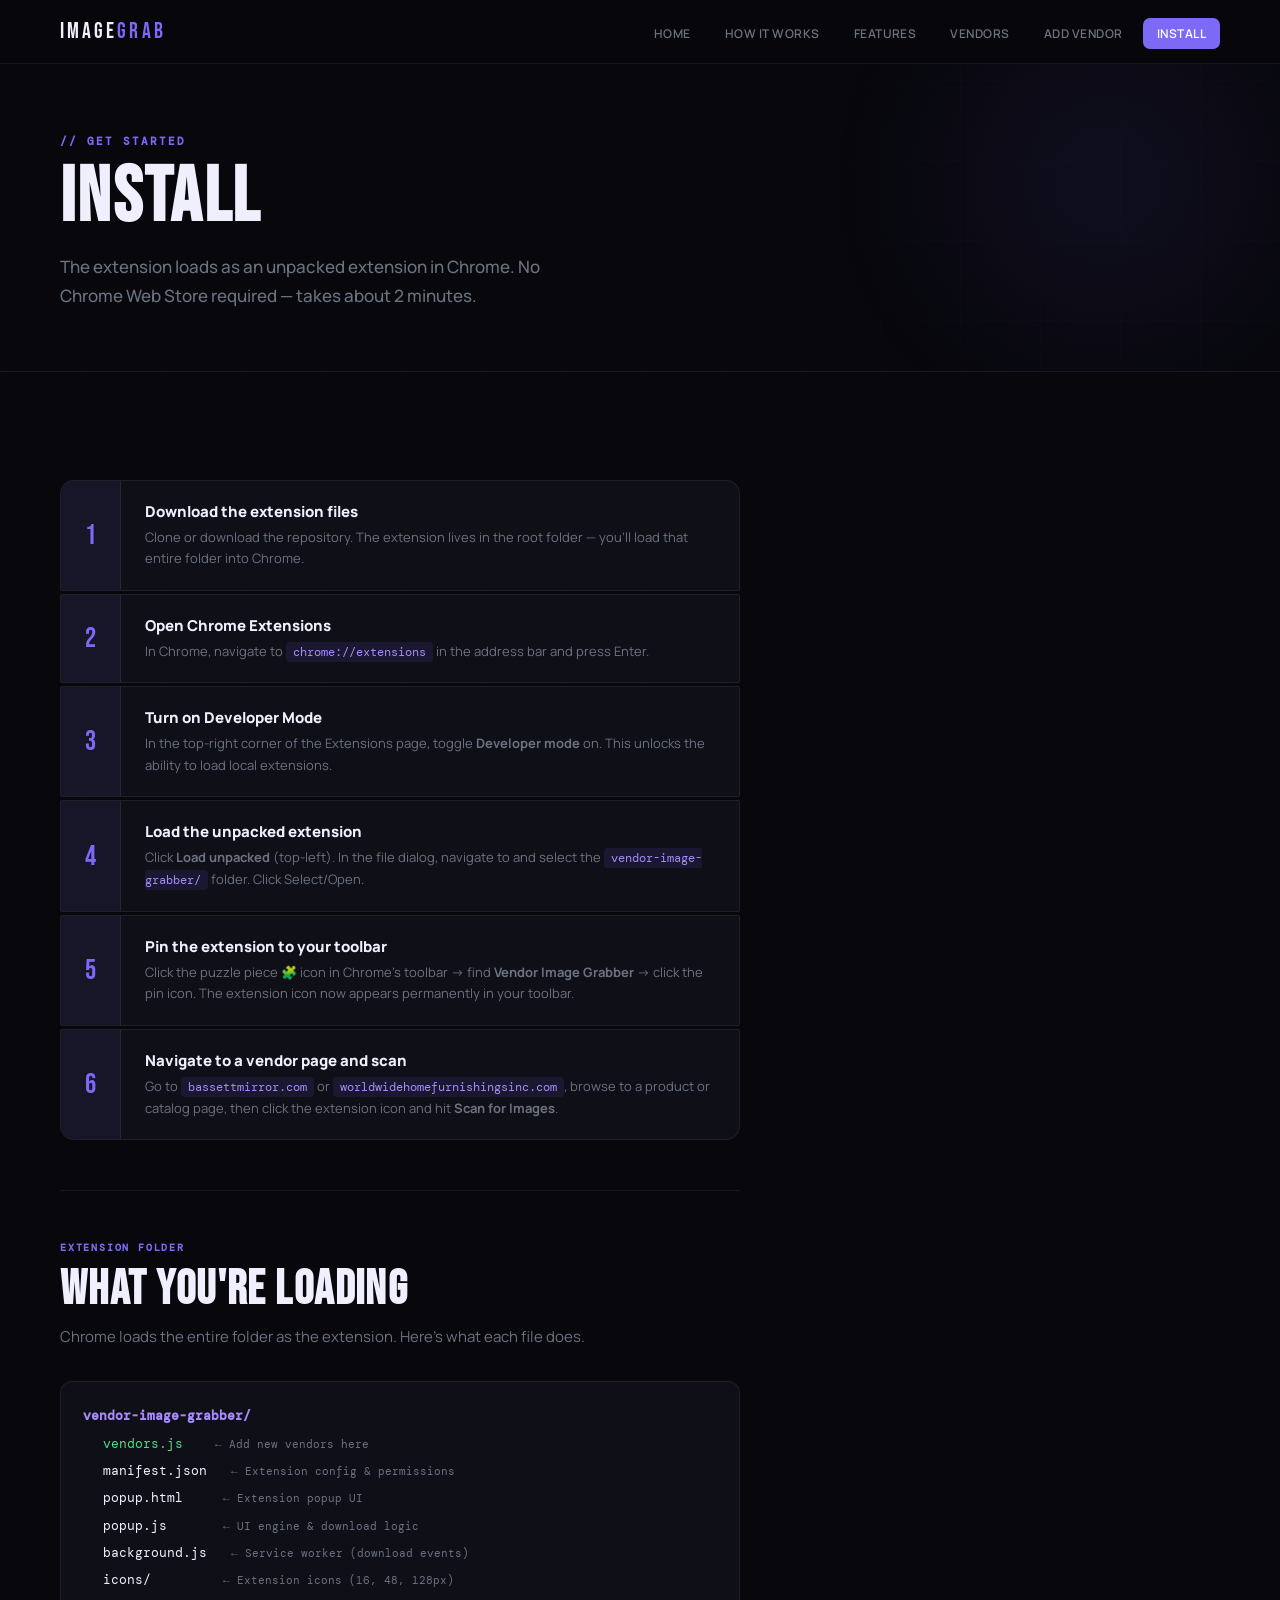
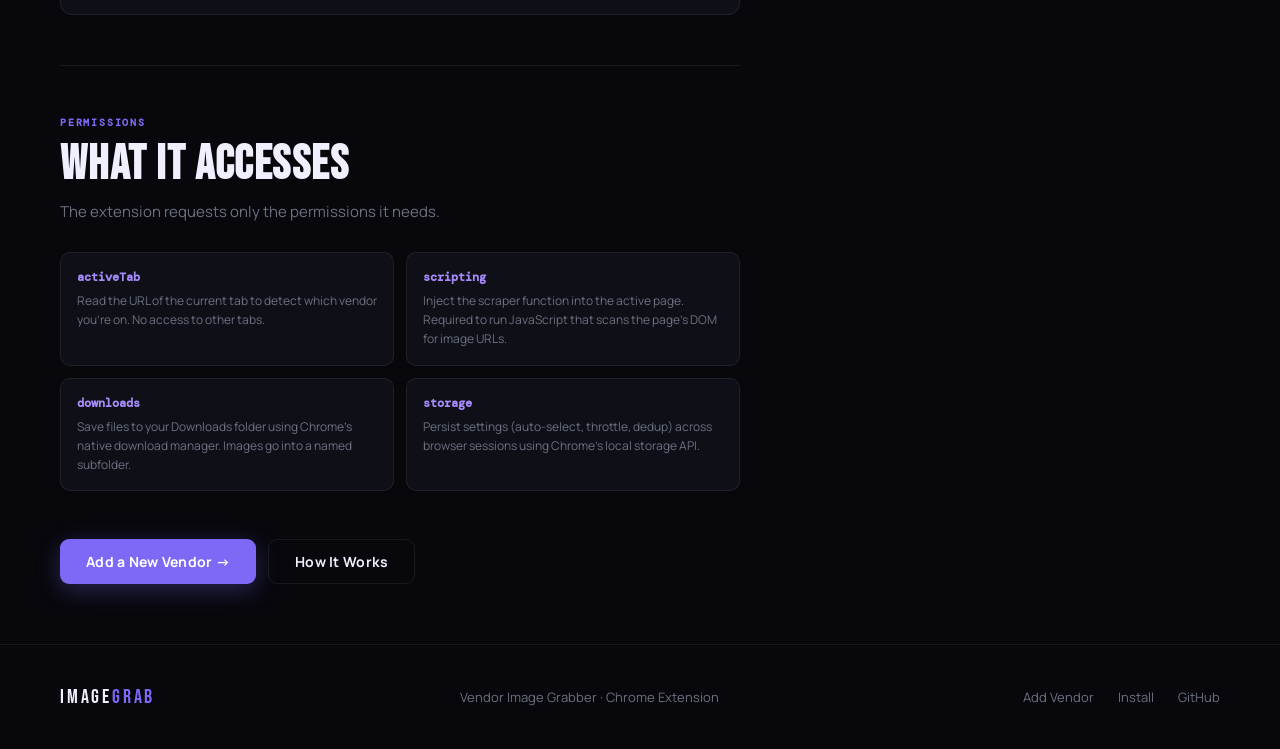
==== docs/install.html @ dd3b445e "Add files via upload" ====
<!DOCTYPE html>
<html lang="en">
<head>
  <meta charset="UTF-8">
  <meta name="viewport" content="width=device-width, initial-scale=1.0">
  <title>Install — Vendor Image Grabber</title>
  <link rel="stylesheet" href="shared.css">
  <style>
    .install-steps {
      margin-top: 48px;
      display: flex;
      flex-direction: column;
      gap: 3px;
    }

    .is {
      display: grid;
      grid-template-columns: 60px 1fr;
      align-items: center;
      gap: 0;
      background: var(--surface);
      border: 1px solid var(--border);
      border-radius: 2px;
      overflow: hidden;
      transition: border-color 0.2s;
    }

    .is:first-child { border-radius: 14px 14px 2px 2px; }
    .is:last-child  { border-radius: 2px 2px 14px 14px; }
    .is:hover { border-color: rgba(124,106,247,0.3); }

    .is-num {
      height: 100%;
      background: rgba(124,106,247,0.07);
      border-right: 1px solid var(--border);
      display: flex; align-items: center; justify-content: center;
      font-family: 'Bebas Neue', sans-serif;
      font-size: 28px;
      color: var(--accent);
      padding: 22px 0;
    }

    .is-body { padding: 20px 24px; }
    .is-body h4 { font-size: 15px; font-weight: 800; margin-bottom: 5px; }
    .is-body p { font-size: 13px; color: var(--muted); line-height: 1.65; }
    .is-body code {
      font-family: 'DM Mono', monospace;
      font-size: 12px;
      background: rgba(124,106,247,0.1);
      color: var(--accent-2);
      padding: 2px 7px;
      border-radius: 4px;
    }

    /* File structure */
    .file-tree {
      background: var(--surface);
      border: 1px solid var(--border);
      border-radius: 12px;
      padding: 20px 22px;
      font-family: 'DM Mono', monospace;
      font-size: 13px;
      line-height: 2.1;
      margin-top: 32px;
    }

    .ft-dir { color: var(--accent-2); font-weight: 600; }
    .ft-file { color: var(--text); padding-left: 20px; }
    .ft-comment { color: var(--muted); font-size: 11px; }
    .ft-important { color: var(--green); }

    /* Permissions list */
    .perms-grid {
      display: grid;
      grid-template-columns: 1fr 1fr;
      gap: 12px;
      margin-top: 28px;
    }

    .perm-card {
      background: var(--surface);
      border: 1px solid var(--border);
      border-radius: 10px;
      padding: 16px;
    }

    .perm-card .p-name {
      font-family: 'DM Mono', monospace;
      font-size: 12px; color: var(--accent-2);
      font-weight: 600; margin-bottom: 6px;
    }

    .perm-card p { font-size: 12px; color: var(--muted); line-height: 1.6; }
  </style>
</head>
<body>
<script>window.ACTIVE_PAGE="install.html";</script>

<div class="page">
  <div class="page-hero">
    <p class="page-tag">// get started</p>
    <h1 class="page-title">INSTALL</h1>
    <p class="page-desc">The extension loads as an unpacked extension in Chrome. No Chrome Web Store required — takes about 2 minutes.</p>
  </div>

  <div class="content content-narrow">

    <div class="install-steps">

      <div class="is">
        <div class="is-num">1</div>
        <div class="is-body">
          <h4>Download the extension files</h4>
          <p>Clone or download the repository. The extension lives in the root folder — you'll load that entire folder into Chrome.</p>
        </div>
      </div>

      <div class="is">
        <div class="is-num">2</div>
        <div class="is-body">
          <h4>Open Chrome Extensions</h4>
          <p>In Chrome, navigate to <code>chrome://extensions</code> in the address bar and press Enter.</p>
        </div>
      </div>

      <div class="is">
        <div class="is-num">3</div>
        <div class="is-body">
          <h4>Turn on Developer Mode</h4>
          <p>In the top-right corner of the Extensions page, toggle <strong>Developer mode</strong> on. This unlocks the ability to load local extensions.</p>
        </div>
      </div>

      <div class="is">
        <div class="is-num">4</div>
        <div class="is-body">
          <h4>Load the unpacked extension</h4>
          <p>Click <strong>Load unpacked</strong> (top-left). In the file dialog, navigate to and select the <code>vendor-image-grabber/</code> folder. Click Select/Open.</p>
        </div>
      </div>

      <div class="is">
        <div class="is-num">5</div>
        <div class="is-body">
          <h4>Pin the extension to your toolbar</h4>
          <p>Click the puzzle piece 🧩 icon in Chrome's toolbar → find <strong>Vendor Image Grabber</strong> → click the pin icon. The extension icon now appears permanently in your toolbar.</p>
        </div>
      </div>

      <div class="is">
        <div class="is-num">6</div>
        <div class="is-body">
          <h4>Navigate to a vendor page and scan</h4>
          <p>Go to <code>bassettmirror.com</code> or <code>worldwidehomefurnishingsinc.com</code>, browse to a product or catalog page, then click the extension icon and hit <strong>Scan for Images</strong>.</p>
        </div>
      </div>

    </div>

    <hr class="divider">

    <!-- FILE STRUCTURE -->
    <div class="s-label">Extension folder</div>
    <h2 class="s-title" style="margin-bottom:10px;">What You're Loading</h2>
    <p class="s-desc">Chrome loads the entire folder as the extension. Here's what each file does.</p>

    <div class="file-tree">
      <div class="ft-dir">vendor-image-grabber/</div>
      <div class="ft-file ft-important">vendors.js &nbsp;&nbsp;&nbsp;<span class="ft-comment">← Add new vendors here</span></div>
      <div class="ft-file">manifest.json &nbsp;&nbsp;<span class="ft-comment">← Extension config & permissions</span></div>
      <div class="ft-file">popup.html &nbsp;&nbsp;&nbsp;&nbsp;<span class="ft-comment">← Extension popup UI</span></div>
      <div class="ft-file">popup.js &nbsp;&nbsp;&nbsp;&nbsp;&nbsp;&nbsp;<span class="ft-comment">← UI engine & download logic</span></div>
      <div class="ft-file">background.js &nbsp;&nbsp;<span class="ft-comment">← Service worker (download events)</span></div>
      <div class="ft-file">icons/ &nbsp;&nbsp;&nbsp;&nbsp;&nbsp;&nbsp;&nbsp;&nbsp;<span class="ft-comment">← Extension icons (16, 48, 128px)</span></div>
    </div>

    <hr class="divider">

    <!-- PERMISSIONS -->
    <div class="s-label">Permissions</div>
    <h2 class="s-title" style="margin-bottom:10px;">What It Accesses</h2>
    <p class="s-desc">The extension requests only the permissions it needs.</p>

    <div class="perms-grid">
      <div class="perm-card">
        <div class="p-name">activeTab</div>
        <p>Read the URL of the current tab to detect which vendor you're on. No access to other tabs.</p>
      </div>
      <div class="perm-card">
        <div class="p-name">scripting</div>
        <p>Inject the scraper function into the active page. Required to run JavaScript that scans the page's DOM for image URLs.</p>
      </div>
      <div class="perm-card">
        <div class="p-name">downloads</div>
        <p>Save files to your Downloads folder using Chrome's native download manager. Images go into a named subfolder.</p>
      </div>
      <div class="perm-card">
        <div class="p-name">storage</div>
        <p>Persist settings (auto-select, throttle, dedup) across browser sessions using Chrome's local storage API.</p>
      </div>
    </div>

    <div style="margin-top:48px;display:flex;gap:12px;flex-wrap:wrap">
      <a href="add-vendor.html" class="btn btn-primary">Add a New Vendor →</a>
      <a href="how-it-works.html" class="btn btn-outline">How It Works</a>
    </div>

  </div>
</div>

<script src="nav.js"></script>
</body>
</html>
---- docs/shared.css ----
/* shared.css — base styles for all pages */
@import url('https://fonts.googleapis.com/css2?family=Bebas+Neue&family=Instrument+Serif:ital@0;1&family=DM+Mono:wght@400;500&family=Manrope:wght@400;500;600;700;800&display=swap');

:root {
  --bg: #07070c;
  --surface: #0f0f18;
  --surface-2: #16162a;
  --border: rgba(255,255,255,0.07);
  --accent: #7c6af7;
  --accent-2: #a78bfa;
  --green: #4ade80;
  --red: #f87171;
  --yellow: #fbbf24;
  --text: #f0effe;
  --muted: #6b7280;
}

*, *::before, *::after { box-sizing: border-box; margin: 0; padding: 0; }
html { scroll-behavior: smooth; }

body {
  background: var(--bg);
  color: var(--text);
  font-family: 'Manrope', sans-serif;
  overflow-x: hidden;
  min-height: 100vh;
}

/* Grid background */
body::before {
  content: '';
  position: fixed; inset: 0;
  background-image:
    linear-gradient(rgba(124,106,247,0.025) 1px, transparent 1px),
    linear-gradient(90deg, rgba(124,106,247,0.025) 1px, transparent 1px);
  background-size: 80px 80px;
  pointer-events: none;
  z-index: 0;
}

/* ——— NAV ——— */
nav {
  position: fixed; top: 0; left: 0; right: 0;
  z-index: 100;
  padding: 0 60px;
  height: 64px;
  display: flex; align-items: center;
  background: rgba(7,7,12,0.88);
  backdrop-filter: blur(20px);
  border-bottom: 1px solid var(--border);
}

.nav-logo {
  font-family: 'Bebas Neue', sans-serif;
  font-size: 22px;
  letter-spacing: 0.14em;
  color: var(--text);
  text-decoration: none;
}
.nav-logo span { color: var(--accent); }

.nav-links {
  display: flex; gap: 6px;
  list-style: none;
  margin-left: auto;
}

.nav-links a {
  font-size: 12px; font-weight: 600;
  color: var(--muted);
  text-decoration: none;
  letter-spacing: 0.04em;
  text-transform: uppercase;
  padding: 7px 14px;
  border-radius: 7px;
  transition: all 0.2s;
}
.nav-links a:hover, .nav-links a.active { color: var(--text); background: rgba(255,255,255,0.05); }
.nav-links a.nav-cta { background: var(--accent); color: white; }
.nav-links a.nav-cta:hover { background: var(--accent-2); color: white; }

/* ——— PAGE WRAPPER ——— */
.page {
  padding-top: 64px;
  position: relative;
  z-index: 1;
}

/* ——— PAGE HERO (shared inner header) ——— */
.page-hero {
  padding: 70px 60px 60px;
  border-bottom: 1px solid var(--border);
  position: relative;
  overflow: hidden;
}

.page-hero::after {
  content: '';
  position: absolute;
  top: -60%; right: -10%;
  width: 600px; height: 600px;
  background: radial-gradient(ellipse, rgba(124,106,247,0.08) 0%, transparent 65%);
  pointer-events: none;
}

.page-tag {
  font-size: 11px; font-weight: 700;
  letter-spacing: 0.18em; text-transform: uppercase;
  color: var(--accent);
  font-family: 'DM Mono', monospace;
  margin-bottom: 14px;
}

.page-title {
  font-family: 'Bebas Neue', sans-serif;
  font-size: clamp(48px, 6vw, 80px);
  line-height: 0.95;
  letter-spacing: 0.03em;
  margin-bottom: 18px;
}

.page-title em {
  font-family: 'Instrument Serif', serif;
  font-style: italic;
  color: var(--accent-2);
}

.page-desc {
  font-size: 17px; color: var(--muted);
  max-width: 540px; line-height: 1.7;
  font-weight: 500;
}

/* ——— CONTENT AREA ——— */
.content { padding: 60px; }
.content-narrow { max-width: 800px; }

/* ——— SECTION HEADERS (in-content) ——— */
.s-label {
  font-size: 10px; font-weight: 700;
  letter-spacing: 0.18em; text-transform: uppercase;
  color: var(--accent); font-family: 'DM Mono', monospace;
  margin-bottom: 12px;
}

.s-title {
  font-family: 'Bebas Neue', sans-serif;
  font-size: clamp(32px, 4vw, 48px);
  letter-spacing: 0.03em; line-height: 1;
  margin-bottom: 14px;
}

.s-desc { font-size: 15px; color: var(--muted); line-height: 1.7; max-width: 540px; }

/* ——— CARDS ——— */
.card {
  background: var(--surface);
  border: 1px solid var(--border);
  border-radius: 14px;
  padding: 28px;
  transition: border-color 0.25s, transform 0.25s;
}
.card:hover { border-color: rgba(124,106,247,0.3); transform: translateY(-3px); }

/* ——— GRID LAYOUTS ——— */
.grid-3 { display: grid; grid-template-columns: repeat(3,1fr); gap: 18px; }
.grid-2 { display: grid; grid-template-columns: repeat(2,1fr); gap: 18px; }

/* ——— BADGES / CHIPS ——— */
.chip {
  display: inline-block;
  padding: 4px 12px;
  border-radius: 99px;
  font-size: 11px; font-weight: 700;
  font-family: 'DM Mono', monospace;
}
.chip-accent { background: rgba(124,106,247,0.12); border: 1px solid rgba(124,106,247,0.25); color: var(--accent-2); }
.chip-green  { background: rgba(74,222,128,0.1);  border: 1px solid rgba(74,222,128,0.2);  color: var(--green); }
.chip-muted  { background: rgba(255,255,255,0.04); border: 1px solid var(--border);         color: var(--muted); }

/* ——— CODE ——— */
.code-block {
  background: var(--surface);
  border: 1px solid var(--border);
  border-radius: 12px;
  overflow: hidden;
}
.code-block-header {
  padding: 10px 18px;
  border-bottom: 1px solid var(--border);
  display: flex; align-items: center; gap: 8px;
  font-size: 11px; color: var(--muted);
  font-family: 'DM Mono', monospace;
}
.code-block-body {
  padding: 20px;
  font-family: 'DM Mono', monospace;
  font-size: 13px; line-height: 1.85;
  color: #b0b0cc;
  overflow-x: auto;
}
.kw { color: #a78bfa; }
.fn { color: #7c6af7; }
.str { color: #4ade80; }
.cm { color: #3a3a5c; }
.num { color: #fbbf24; }

/* ——— BUTTONS ——— */
.btn {
  display: inline-flex; align-items: center; gap: 8px;
  padding: 12px 26px;
  border-radius: 9px;
  font-family: 'Manrope', sans-serif;
  font-size: 14px; font-weight: 700;
  letter-spacing: 0.02em;
  text-decoration: none;
  transition: all 0.2s;
  cursor: pointer; border: none;
}
.btn-primary { background: var(--accent); color: white; box-shadow: 0 6px 24px rgba(124,106,247,0.3); }
.btn-primary:hover { filter: brightness(1.1); transform: translateY(-2px); }
.btn-outline { background: transparent; border: 1px solid var(--border); color: var(--text); }
.btn-outline:hover { border-color: var(--accent); color: var(--accent); }

/* ——— DIVIDER ——— */
.divider { border: none; border-top: 1px solid var(--border); margin: 50px 0; }

/* ——— FOOTER ——— */
footer {
  border-top: 1px solid var(--border);
  padding: 40px 60px;
  display: flex; align-items: center; justify-content: space-between;
  font-size: 13px; color: var(--muted);
  position: relative; z-index: 1;
}
footer .f-logo {
  font-family: 'Bebas Neue', sans-serif;
  font-size: 20px; letter-spacing: 0.14em; color: var(--text);
}
footer .f-logo span { color: var(--accent); }
footer a { color: var(--muted); text-decoration: none; transition: color 0.2s; }
footer a:hover { color: var(--accent); }
footer .f-links { display: flex; gap: 24px; }

@media (max-width: 900px) {
  nav { padding: 0 20px; }
  .page-hero, .content { padding-left: 20px; padding-right: 20px; }
  .grid-3, .grid-2 { grid-template-columns: 1fr; }
  footer { flex-direction: column; gap: 16px; padding: 32px 20px; }
}
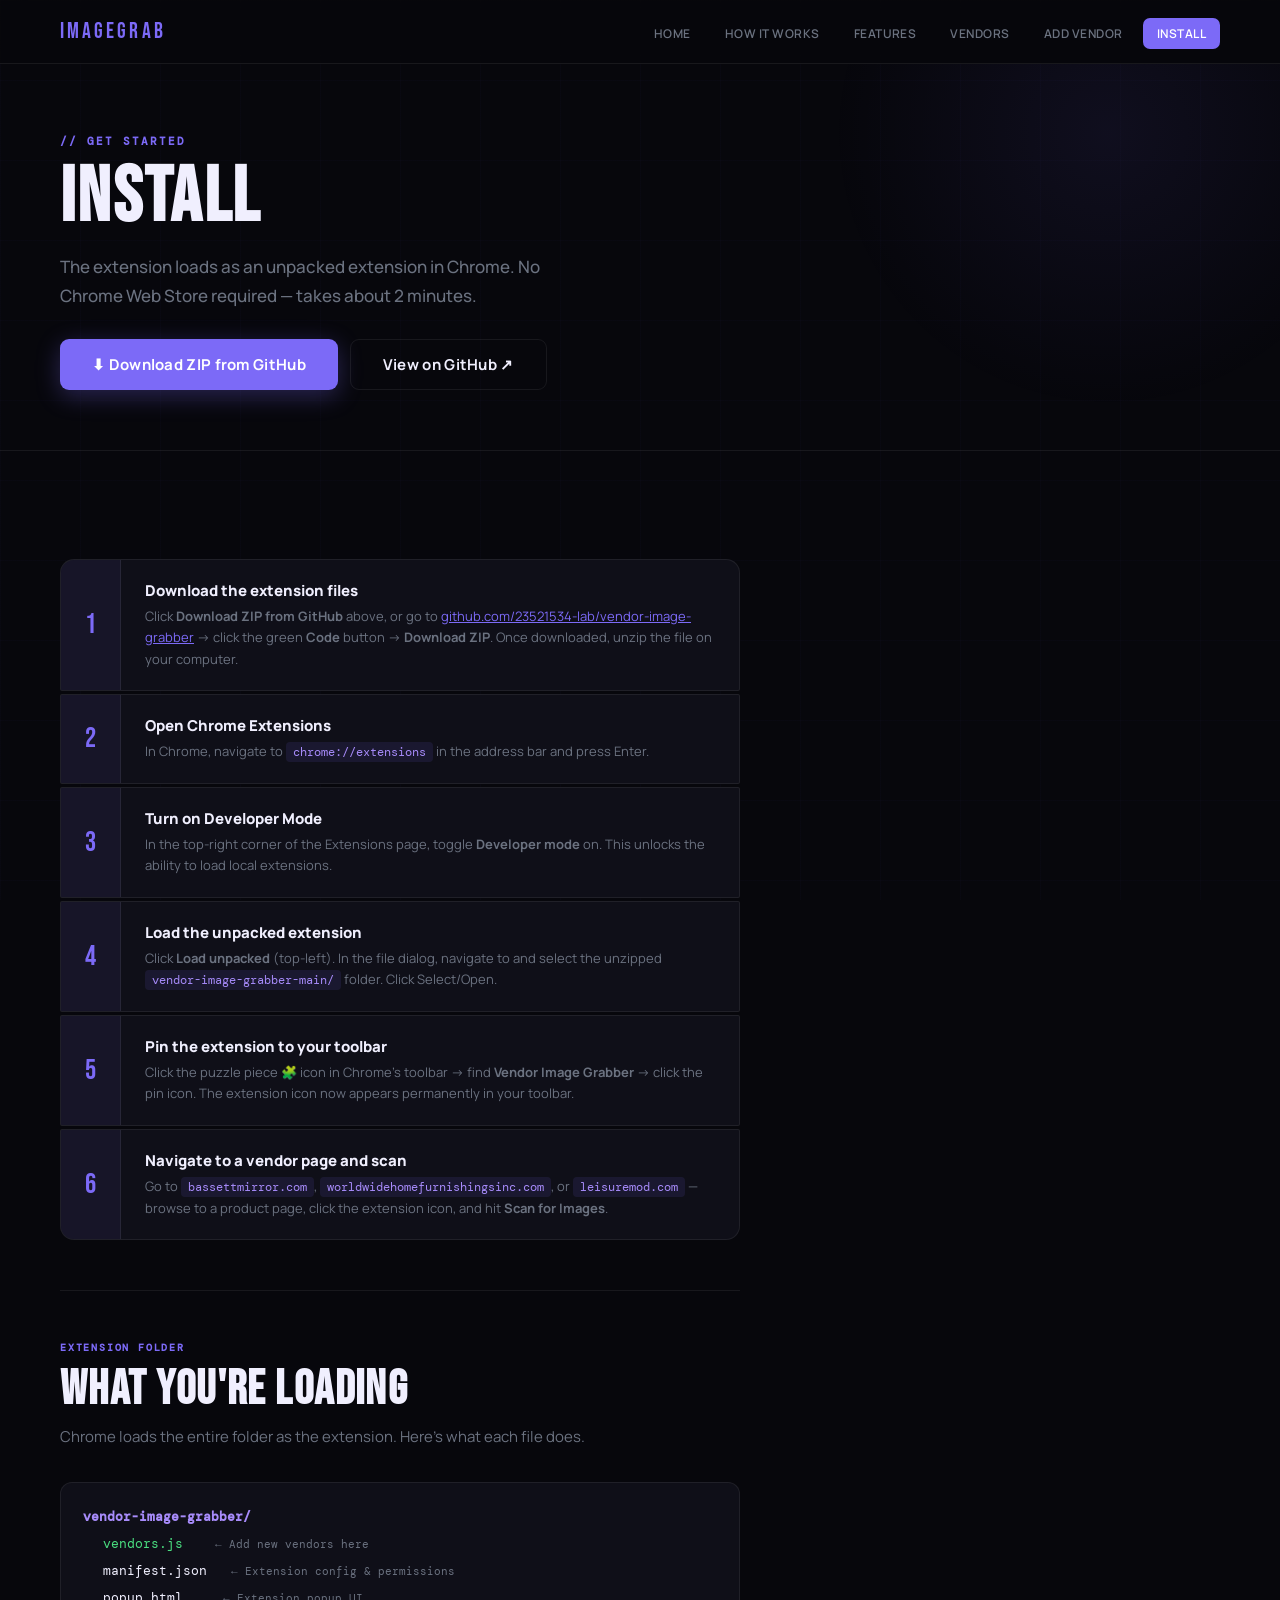
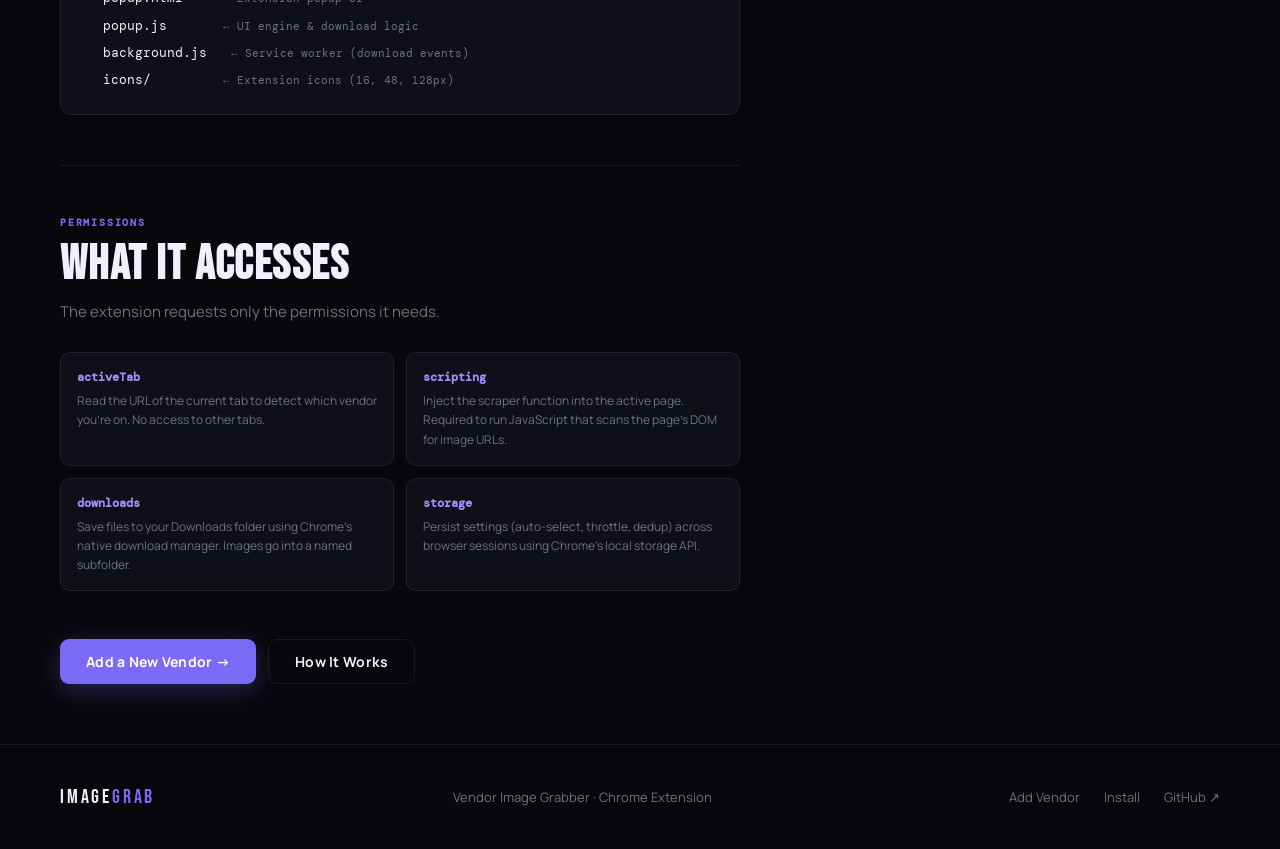
==== commit 49f95cac: "Add files via upload" ====
--- a/docs/install.html
+++ b/docs/install.html
@@ -101,6 +101,16 @@
     <p class="page-tag">// get started</p>
     <h1 class="page-title">INSTALL</h1>
     <p class="page-desc">The extension loads as an unpacked extension in Chrome. No Chrome Web Store required — takes about 2 minutes.</p>
+    <div style="margin-top:28px;display:flex;gap:12px;flex-wrap:wrap;">
+      <a href="https://github.com/23521534-lab/vendor-image-grabber/archive/refs/heads/main.zip"
+         class="btn btn-primary" style="font-size:15px;padding:14px 32px;">
+        ⬇ Download ZIP from GitHub
+      </a>
+      <a href="https://github.com/23521534-lab/vendor-image-grabber"
+         target="_blank" class="btn btn-outline" style="font-size:15px;padding:14px 32px;">
+        View on GitHub ↗
+      </a>
+    </div>
   </div>
 
   <div class="content content-narrow">
@@ -111,7 +121,12 @@
         <div class="is-num">1</div>
         <div class="is-body">
           <h4>Download the extension files</h4>
-          <p>Clone or download the repository. The extension lives in the root folder — you'll load that entire folder into Chrome.</p>
+          <p>Click <strong>Download ZIP from GitHub</strong> above, or go to
+            <a href="https://github.com/23521534-lab/vendor-image-grabber" target="_blank"
+               style="color:var(--accent)">github.com/23521534-lab/vendor-image-grabber</a>
+            → click the green <strong>Code</strong> button → <strong>Download ZIP</strong>.
+            Once downloaded, unzip the file on your computer.
+          </p>
         </div>
       </div>
 
@@ -135,7 +150,7 @@
         <div class="is-num">4</div>
         <div class="is-body">
           <h4>Load the unpacked extension</h4>
-          <p>Click <strong>Load unpacked</strong> (top-left). In the file dialog, navigate to and select the <code>vendor-image-grabber/</code> folder. Click Select/Open.</p>
+          <p>Click <strong>Load unpacked</strong> (top-left). In the file dialog, navigate to and select the unzipped <code>vendor-image-grabber-main/</code> folder. Click Select/Open.</p>
         </div>
       </div>
 
@@ -151,7 +166,7 @@
         <div class="is-num">6</div>
         <div class="is-body">
           <h4>Navigate to a vendor page and scan</h4>
-          <p>Go to <code>bassettmirror.com</code> or <code>worldwidehomefurnishingsinc.com</code>, browse to a product or catalog page, then click the extension icon and hit <strong>Scan for Images</strong>.</p>
+          <p>Go to <code>bassettmirror.com</code>, <code>worldwidehomefurnishingsinc.com</code>, or <code>leisuremod.com</code> — browse to a product page, click the extension icon, and hit <strong>Scan for Images</strong>.</p>
         </div>
       </div>
 
